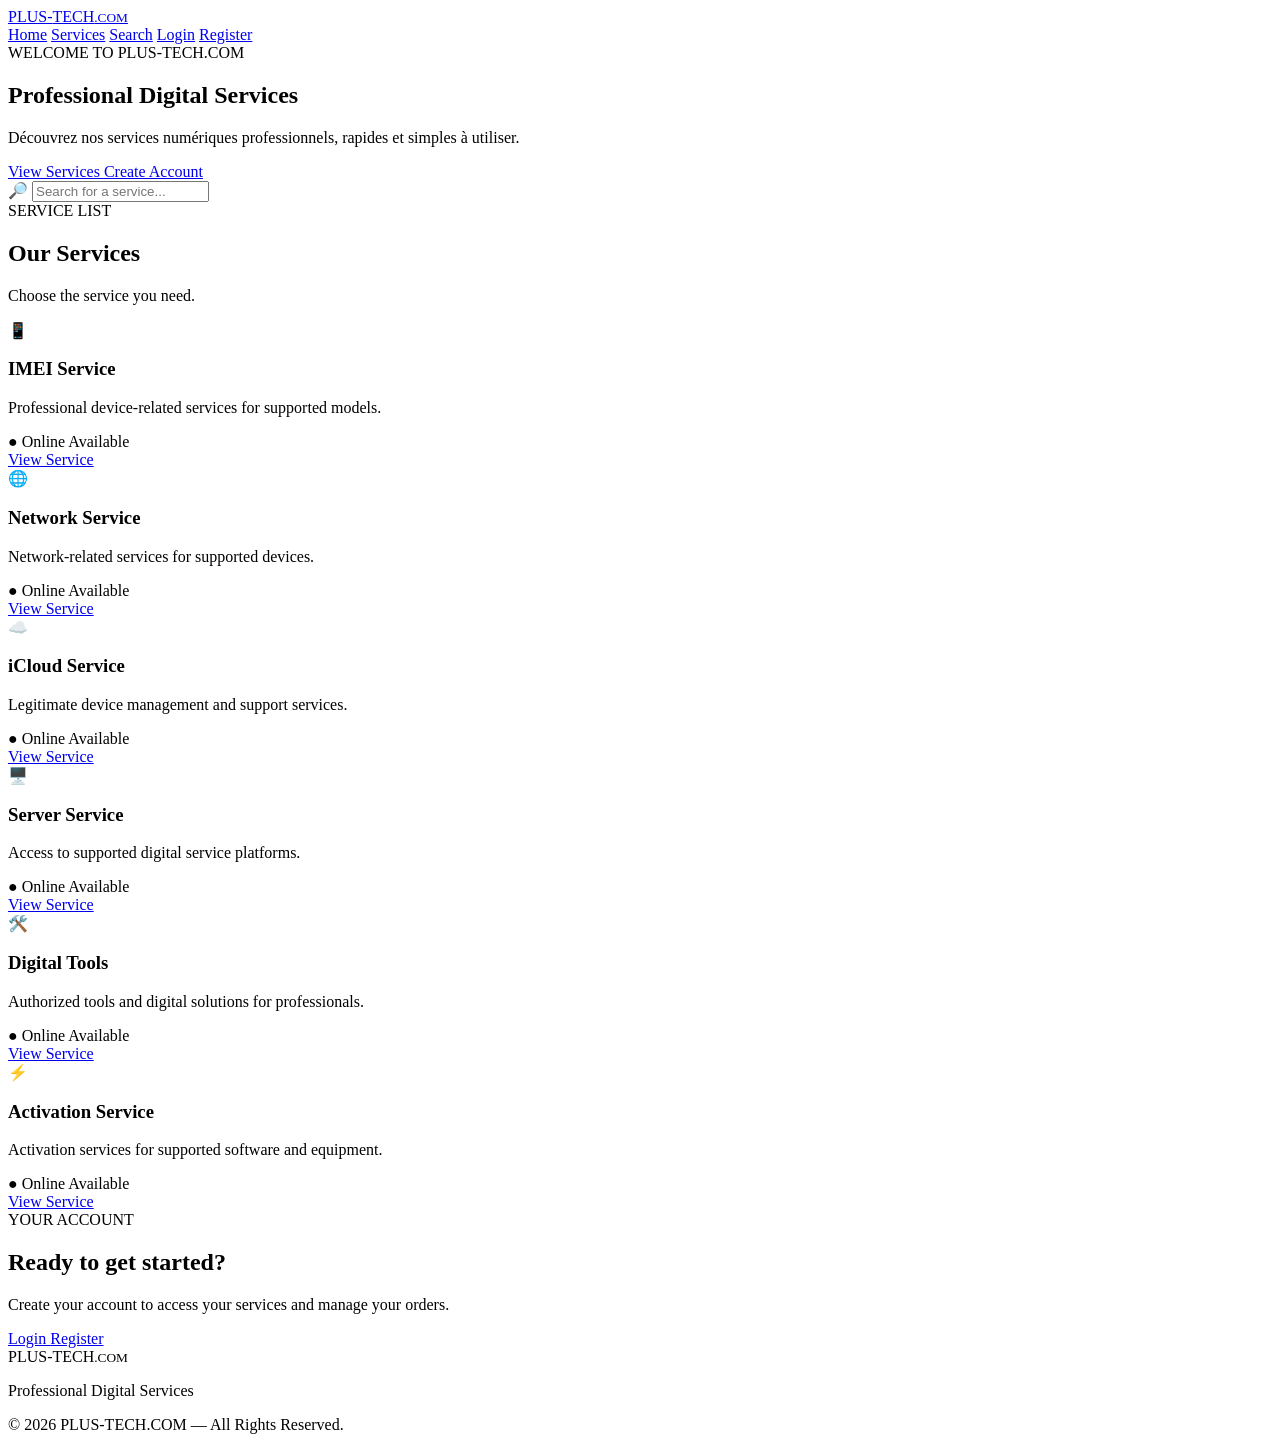
==== index.html @ bad44ba6 "Create index.html" ====
<!DOCTYPE html>
<html lang="fr">
<head>
  <meta charset="UTF-8">
  <meta name="viewport" content="width=device-width, initial-scale=1.0">

  <title>PLUS-TECH.COM | Professional Digital Services</title>
  <meta name="description" content="PLUS-TECH.COM - Professional digital services and solutions.">

  <link rel="stylesheet" href="style.css">
</head>

<body>

  <!-- HEADER -->
  <header class="header">
    <div class="container nav-container">

      <a href="#" class="logo">
        PLUS-<span>TECH</span><small>.COM</small>
      </a>

      <nav class="nav">
        <a href="#home">Home</a>
        <a href="#services">Services</a>
        <a href="#search">Search</a>
        <a href="#login" class="login-btn">Login</a>
        <a href="#register" class="register-btn">Register</a>
      </nav>

    </div>
  </header>


  <!-- HERO -->
  <main>

    <section class="hero" id="home">
      <div class="container hero-content">

        <div class="hero-text">
          <span class="badge">WELCOME TO PLUS-TECH.COM</span>

          <h1>
            Professional
            <span>Digital Services</span>
          </h1>

          <p>
            Découvrez nos services numériques professionnels,
            rapides et simples à utiliser.
          </p>

          <div class="hero-buttons">
            <a href="#services" class="primary-btn">
              View Services
            </a>

            <a href="#register" class="secondary-btn">
              Create Account
            </a>
          </div>
        </div>

      </div>
    </section>


    <!-- SEARCH -->
    <section class="search-section" id="search">
      <div class="container">

        <div class="search-box">
          <span>🔎</span>
          <input
            type="text"
            id="serviceSearch"
            placeholder="Search for a service..."
          >
        </div>

      </div>
    </section>


    <!-- SERVICES -->
    <section class="services-section" id="services">

      <div class="container">

        <div class="section-title">
          <span>SERVICE LIST</span>
          <h2>Our Services</h2>
          <p>
            Choose the service you need.
          </p>
        </div>


        <div class="services-grid" id="servicesGrid">

          <!-- SERVICE 1 -->
          <article class="service-card">

            <div class="service-icon">📱</div>

            <h3>IMEI Service</h3>

            <p>
              Professional device-related services
              for supported models.
            </p>

            <div class="service-info">
              <span class="status">
                ● Online
              </span>
              <span>Available</span>
            </div>

            <a href="#" class="service-btn">
              View Service
            </a>

          </article>


          <!-- SERVICE 2 -->
          <article class="service-card">

            <div class="service-icon">🌐</div>

            <h3>Network Service</h3>

            <p>
              Network-related services for
              supported devices.
            </p>

            <div class="service-info">
              <span class="status">
                ● Online
              </span>
              <span>Available</span>
            </div>

            <a href="#" class="service-btn">
              View Service
            </a>

          </article>


          <!-- SERVICE 3 -->
          <article class="service-card">

            <div class="service-icon">☁️</div>

            <h3>iCloud Service</h3>

            <p>
              Legitimate device management
              and support services.
            </p>

            <div class="service-info">
              <span class="status">
                ● Online
              </span>
              <span>Available</span>
            </div>

            <a href="#" class="service-btn">
              View Service
            </a>

          </article>


          <!-- SERVICE 4 -->
          <article class="service-card">

            <div class="service-icon">🖥️</div>

            <h3>Server Service</h3>

            <p>
              Access to supported digital
              service platforms.
            </p>

            <div class="service-info">
              <span class="status">
                ● Online
              </span>
              <span>Available</span>
            </div>

            <a href="#" class="service-btn">
              View Service
            </a>

          </article>


          <!-- SERVICE 5 -->
          <article class="service-card">

            <div class="service-icon">🛠️</div>

            <h3>Digital Tools</h3>

            <p>
              Authorized tools and digital
              solutions for professionals.
            </p>

            <div class="service-info">
              <span class="status">
                ● Online
              </span>
              <span>Available</span>
            </div>

            <a href="#" class="service-btn">
              View Service
            </a>

          </article>


          <!-- SERVICE 6 -->
          <article class="service-card">

            <div class="service-icon">⚡</div>

            <h3>Activation Service</h3>

            <p>
              Activation services for supported
              software and equipment.
            </p>

            <div class="service-info">
              <span class="status">
                ● Online
              </span>
              <span>Available</span>
            </div>

            <a href="#" class="service-btn">
              View Service
            </a>

          </article>

        </div>

      </div>

    </section>


    <!-- ACCOUNT -->
    <section class="account-section">

      <div class="container account-content">

        <div>
          <span>YOUR ACCOUNT</span>
          <h2>Ready to get started?</h2>
          <p>
            Create your account to access your services
            and manage your orders.
          </p>
        </div>

        <div class="account-buttons">
          <a href="#login" class="secondary-btn">
            Login
          </a>

          <a href="#register" class="primary-btn">
            Register
          </a>
        </div>

      </div>

    </section>

  </main>


  <!-- FOOTER -->
  <footer class="footer">

    <div class="container">

      <div class="footer-logo">
        PLUS-<span>TECH</span><small>.COM</small>
      </div>

      <p>
        Professional Digital Services
      </p>

      <div class="footer-line"></div>

      <p class="copyright">
        © 2026 PLUS-TECH.COM — All Rights Reserved.
      </p>

    </div>

  </footer>


  <!-- SEARCH SCRIPT -->
  <script>

    const searchInput =
      document.getElementById("serviceSearch");

    const cards =
      document.querySelectorAll(".service-card");

    searchInput.addEventListener("input", function () {

      const search =
        this.value.toLowerCase().trim();

      cards.forEach(function(card) {

        const text =
          card.textContent.toLowerCase();

        if (text.includes(search)) {
          card.style.display = "";
        } else {
          card.style.display = "none";
        }

      });

    });

  </script>

</body>
</html>
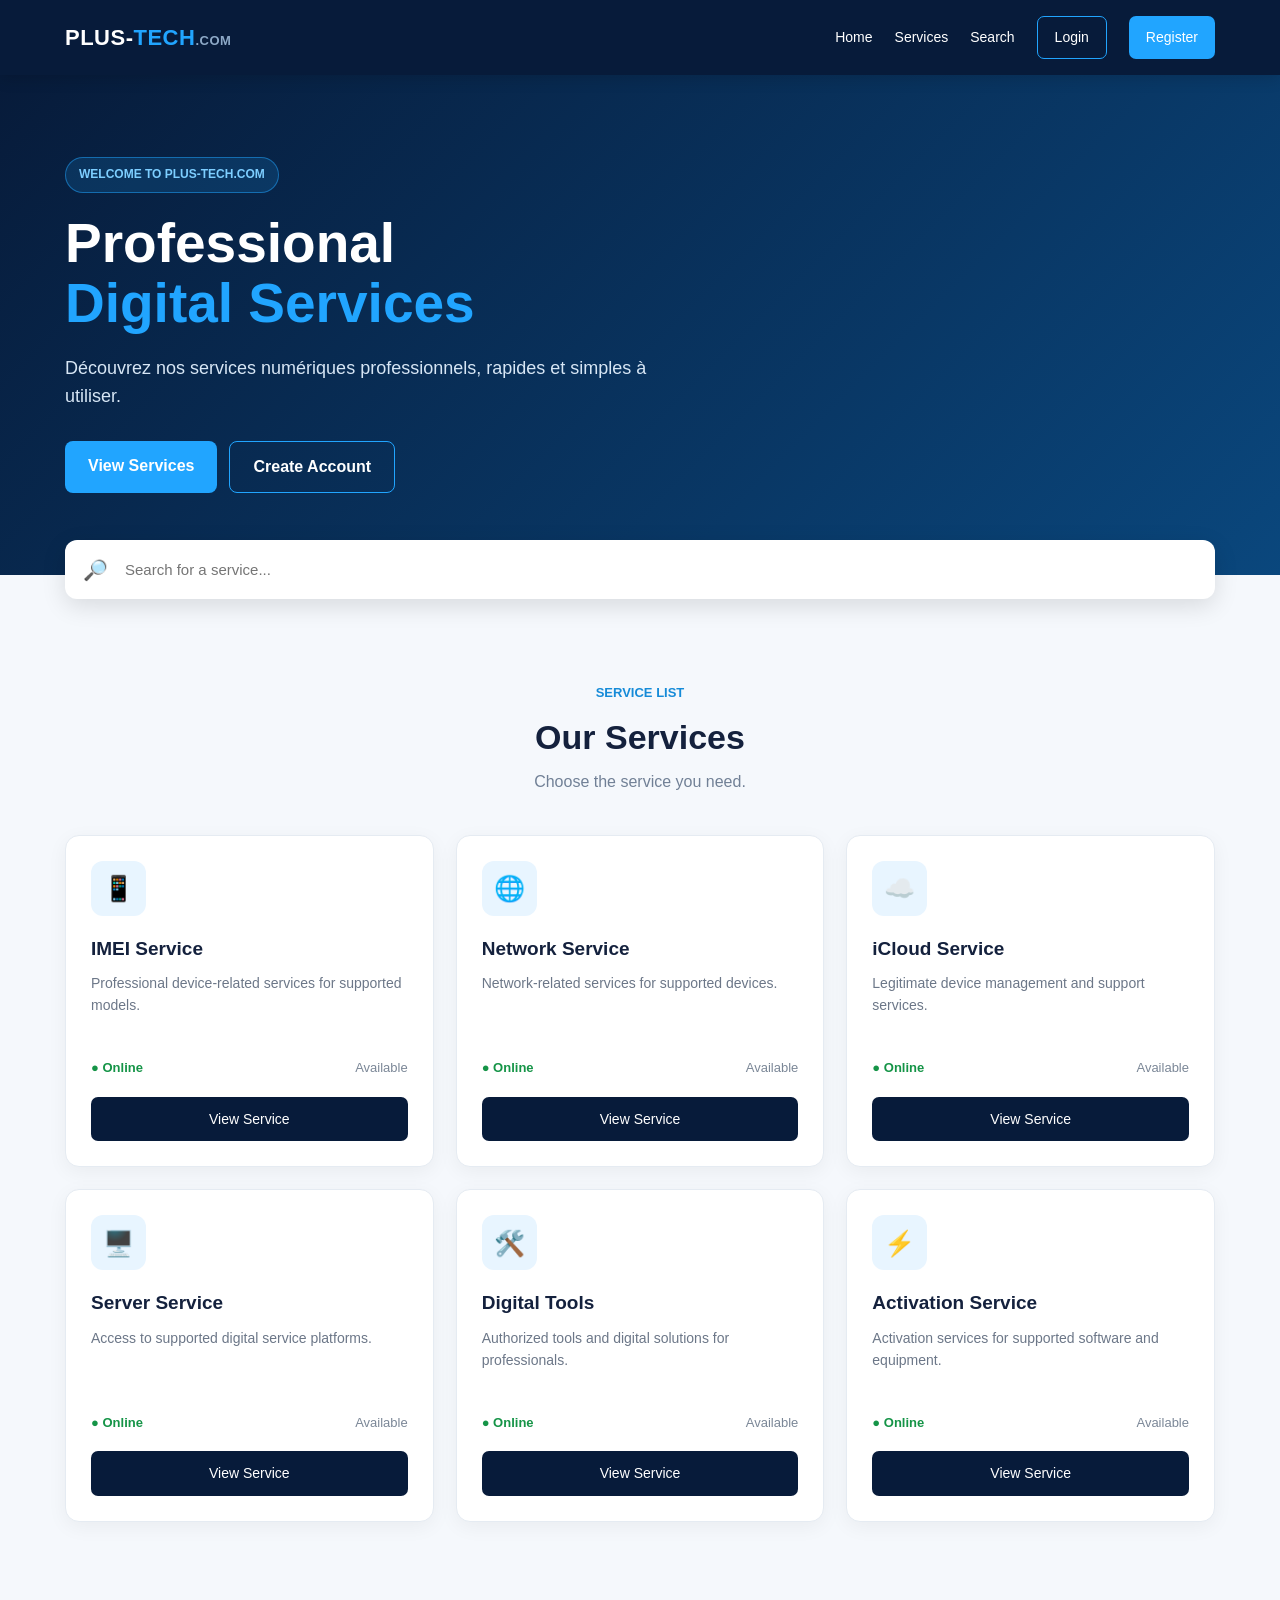
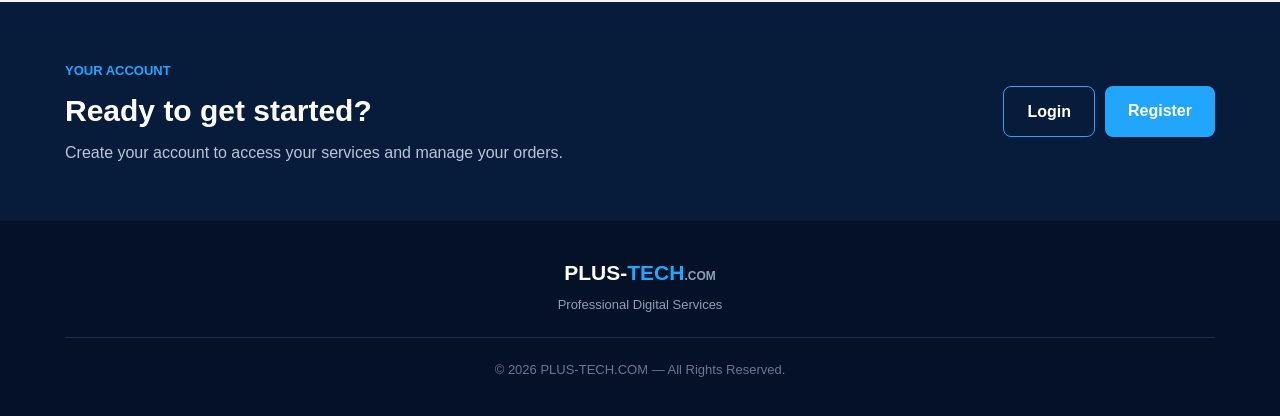
==== commit 940843f9: "Update index.html" ====
--- a/index.html
+++ b/index.html
@@ -118,9 +118,11 @@
               <span>Available</span>
             </div>
 
-            <a href="#" class="service-btn">
-              View Service
-            </a>
+            <a href="imei-service.html" class="service-btn">
+  View Service
+            </a>
+            
+        
 
           </article>
 
--- a/style.css
+++ b/style.css
@@ -0,0 +1,483 @@
+* {
+  margin: 0;
+  padding: 0;
+  box-sizing: border-box;
+}
+
+html {
+  scroll-behavior: smooth;
+}
+
+body {
+  font-family: Arial, Helvetica, sans-serif;
+  background: #f5f8fc;
+  color: #14213d;
+  line-height: 1.6;
+}
+
+a {
+  text-decoration: none;
+}
+
+.container {
+  width: 90%;
+  max-width: 1150px;
+  margin: auto;
+}
+
+
+/* =========================
+   HEADER
+========================= */
+
+.header {
+  background: #071b3a;
+  height: 75px;
+  display: flex;
+  align-items: center;
+  position: sticky;
+  top: 0;
+  z-index: 1000;
+  box-shadow: 0 3px 15px rgba(0, 0, 0, 0.15);
+}
+
+.nav-container {
+  display: flex;
+  align-items: center;
+  justify-content: space-between;
+}
+
+.logo {
+  color: white;
+  font-size: 22px;
+  font-weight: 800;
+  letter-spacing: 0.5px;
+}
+
+.logo span {
+  color: #21a5ff;
+}
+
+.logo small {
+  color: #8da9c7;
+  font-size: 13px;
+}
+
+.nav {
+  display: flex;
+  align-items: center;
+  gap: 22px;
+}
+
+.nav a {
+  color: white;
+  font-size: 14px;
+  transition: 0.3s;
+}
+
+.nav a:hover {
+  color: #21a5ff;
+}
+
+.login-btn {
+  border: 1px solid #21a5ff;
+  padding: 9px 17px;
+  border-radius: 7px;
+}
+
+.register-btn {
+  background: #21a5ff;
+  padding: 10px 17px;
+  border-radius: 7px;
+}
+
+
+/* =========================
+   HERO
+========================= */
+
+.hero {
+  min-height: 500px;
+  display: flex;
+  align-items: center;
+  background:
+    linear-gradient(
+      135deg,
+      #071b3a,
+      #0a477d
+    );
+  color: white;
+}
+
+.hero-content {
+  padding: 80px 0;
+}
+
+.hero-text {
+  max-width: 700px;
+}
+
+.badge {
+  display: inline-block;
+  background: rgba(33, 165, 255, 0.15);
+  border: 1px solid rgba(33, 165, 255, 0.5);
+  color: #7dceff;
+  padding: 7px 13px;
+  border-radius: 30px;
+  font-size: 12px;
+  font-weight: bold;
+  margin-bottom: 20px;
+}
+
+.hero h1 {
+  font-size: 55px;
+  line-height: 1.1;
+  margin-bottom: 20px;
+}
+
+.hero h1 span {
+  display: block;
+  color: #21a5ff;
+}
+
+.hero p {
+  color: #d7e6f5;
+  font-size: 18px;
+  max-width: 600px;
+  margin-bottom: 30px;
+}
+
+.hero-buttons {
+  display: flex;
+  gap: 12px;
+  flex-wrap: wrap;
+}
+
+.primary-btn,
+.secondary-btn {
+  display: inline-block;
+  padding: 12px 23px;
+  border-radius: 8px;
+  font-weight: bold;
+  transition: 0.3s;
+}
+
+.primary-btn {
+  background: #21a5ff;
+  color: white;
+}
+
+.primary-btn:hover {
+  transform: translateY(-2px);
+}
+
+.secondary-btn {
+  border: 1px solid #21a5ff;
+  color: white;
+}
+
+.secondary-btn:hover {
+  background: #21a5ff;
+}
+
+
+/* =========================
+   SEARCH
+========================= */
+
+.search-section {
+  margin-top: -35px;
+  position: relative;
+  z-index: 10;
+}
+
+.search-box {
+  background: white;
+  border-radius: 12px;
+  padding: 7px 18px;
+  display: flex;
+  align-items: center;
+  gap: 12px;
+  box-shadow: 0 7px 25px rgba(0, 0, 0, 0.12);
+}
+
+.search-box span {
+  font-size: 20px;
+}
+
+.search-box input {
+  width: 100%;
+  border: none;
+  outline: none;
+  padding: 14px 5px;
+  font-size: 15px;
+}
+
+
+/* =========================
+   SERVICES
+========================= */
+
+.services-section {
+  padding: 80px 0;
+}
+
+.section-title {
+  text-align: center;
+  margin-bottom: 40px;
+}
+
+.section-title > span {
+  color: #168bd8;
+  font-size: 13px;
+  font-weight: bold;
+}
+
+.section-title h2 {
+  font-size: 34px;
+  margin: 5px 0;
+}
+
+.section-title p {
+  color: #718096;
+}
+
+.services-grid {
+  display: grid;
+  grid-template-columns:
+    repeat(3, 1fr);
+  gap: 22px;
+}
+
+.service-card {
+  background: white;
+  border-radius: 14px;
+  padding: 25px;
+  border: 1px solid #e5ebf2;
+  box-shadow:
+    0 5px 20px rgba(0, 0, 0, 0.05);
+  transition: 0.3s;
+}
+
+.service-card:hover {
+  transform: translateY(-5px);
+  box-shadow:
+    0 12px 30px rgba(0, 0, 0, 0.1);
+}
+
+.service-icon {
+  width: 55px;
+  height: 55px;
+  display: flex;
+  align-items: center;
+  justify-content: center;
+  background: #e8f5ff;
+  border-radius: 12px;
+  font-size: 25px;
+  margin-bottom: 18px;
+}
+
+.service-card h3 {
+  font-size: 19px;
+  margin-bottom: 8px;
+}
+
+.service-card p {
+  color: #6c7788;
+  font-size: 14px;
+  min-height: 68px;
+}
+
+.service-info {
+  display: flex;
+  justify-content: space-between;
+  margin: 18px 0;
+  font-size: 13px;
+  color: #7b8797;
+}
+
+.status {
+  color: #159447;
+  font-weight: bold;
+}
+
+.service-btn {
+  display: block;
+  background: #071b3a;
+  color: white;
+  text-align: center;
+  padding: 11px;
+  border-radius: 7px;
+  font-size: 14px;
+  transition: 0.3s;
+}
+
+.service-btn:hover {
+  background: #168bd8;
+}
+
+
+/* =========================
+   ACCOUNT
+========================= */
+
+.account-section {
+  background: #071b3a;
+  color: white;
+  padding: 55px 0;
+}
+
+.account-content {
+  display: flex;
+  align-items: center;
+  justify-content: space-between;
+  gap: 30px;
+}
+
+.account-content > div:first-child > span {
+  color: #21a5ff;
+  font-size: 13px;
+  font-weight: bold;
+}
+
+.account-content h2 {
+  font-size: 30px;
+  margin: 5px 0;
+}
+
+.account-content p {
+  color: #b7c7da;
+}
+
+.account-buttons {
+  display: flex;
+  gap: 10px;
+  flex-shrink: 0;
+}
+
+
+/* =========================
+   FOOTER
+========================= */
+
+.footer {
+  background: #041126;
+  color: #8ea0b8;
+  text-align: center;
+  padding: 35px 0;
+}
+
+.footer-logo {
+  color: white;
+  font-size: 21px;
+  font-weight: bold;
+}
+
+.footer-logo span {
+  color: #21a5ff;
+}
+
+.footer-logo small {
+  font-size: 12px;
+  color: #8ea0b8;
+}
+
+.footer p {
+  font-size: 13px;
+  margin-top: 5px;
+}
+
+.footer-line {
+  height: 1px;
+  background: #1c304d;
+  margin: 22px 0;
+}
+
+.copyright {
+  color: #657994;
+}
+
+
+/* =========================
+   MOBILE
+========================= */
+
+@media (max-width: 850px) {
+
+  .nav {
+    gap: 8px;
+  }
+
+  .nav a {
+    font-size: 12px;
+  }
+
+  .nav a:not(.login-btn):not(.register-btn) {
+    display: none;
+  }
+
+  .hero h1 {
+    font-size: 42px;
+  }
+
+  .services-grid {
+    grid-template-columns:
+      repeat(2, 1fr);
+  }
+
+  .account-content {
+    flex-direction: column;
+    text-align: center;
+  }
+}
+
+
+@media (max-width: 550px) {
+
+  .header {
+    height: 65px;
+  }
+
+  .logo {
+    font-size: 18px;
+  }
+
+  .login-btn,
+  .register-btn {
+    padding: 7px 9px;
+  }
+
+  .hero {
+    min-height: 450px;
+  }
+
+  .hero h1 {
+    font-size: 34px;
+  }
+
+  .hero p {
+    font-size: 15px;
+  }
+
+  .services-grid {
+    grid-template-columns: 1fr;
+  }
+
+  .section-title h2 {
+    font-size: 28px;
+  }
+
+  .account-content h2 {
+    font-size: 25px;
+  }
+
+  .account-buttons {
+    flex-direction: column;
+    width: 100%;
+  }
+
+  .account-buttons a {
+    width: 100%;
+    text-align: center;
+  }
+}
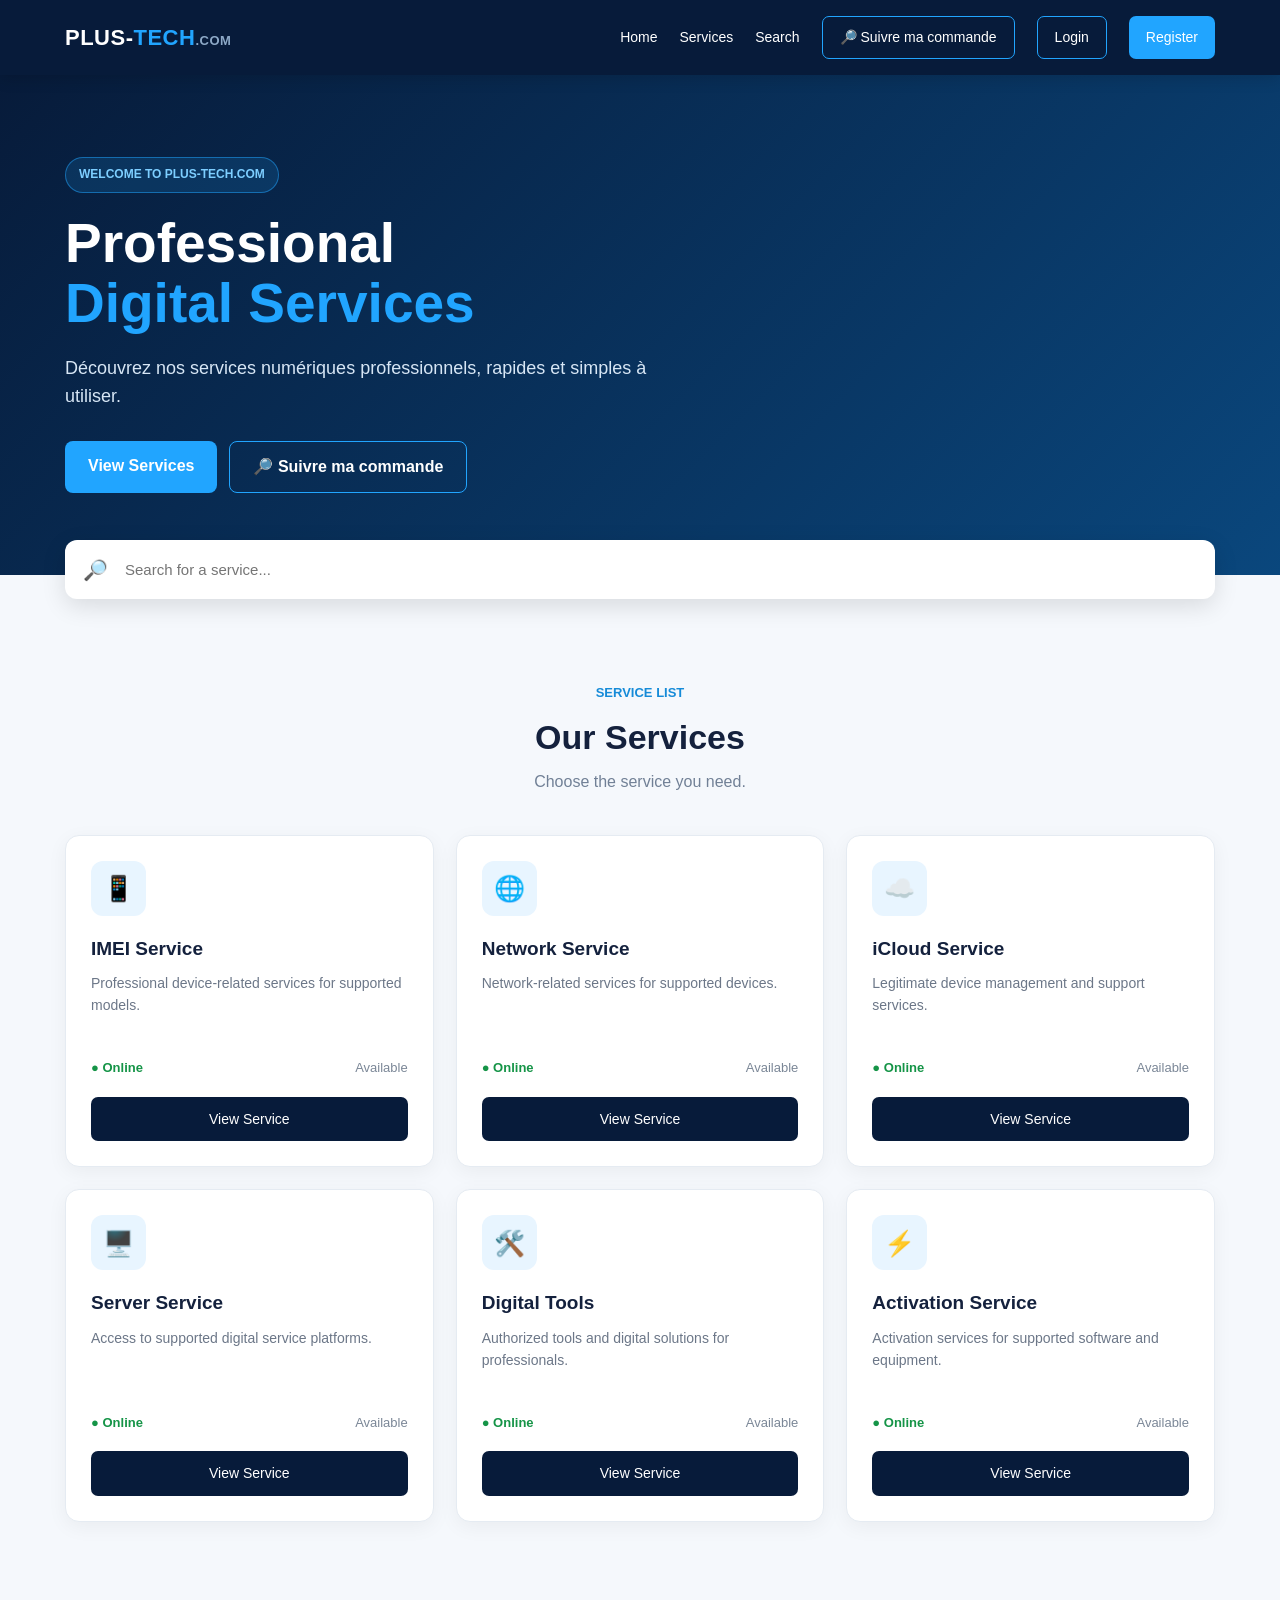
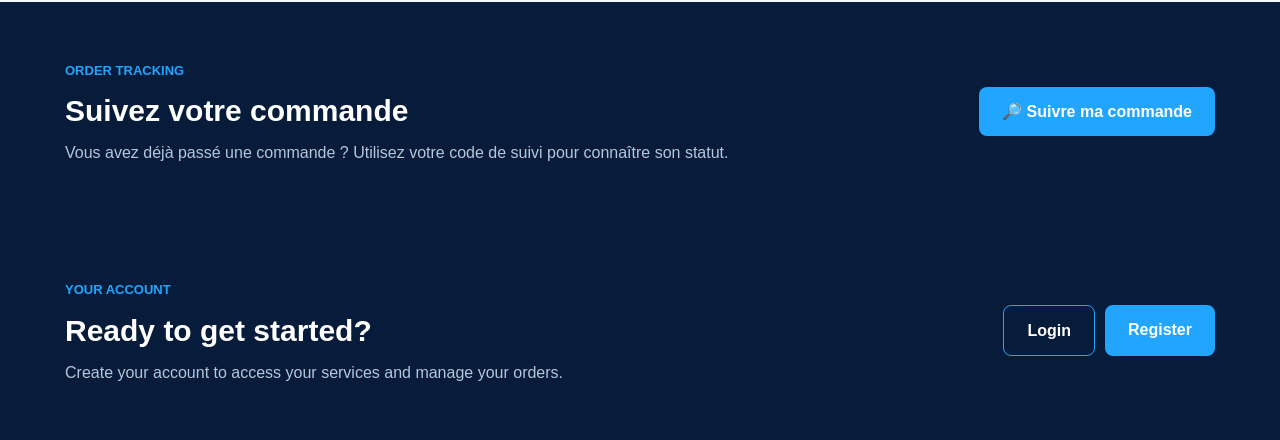
==== commit 1ef1a9b5: "Update index.html" ====
--- a/index.html
+++ b/index.html
@@ -24,6 +24,12 @@
         <a href="#home">Home</a>
         <a href="#services">Services</a>
         <a href="#search">Search</a>
+
+        <!-- SUIVI -->
+        <a href="suivi.html" class="login-btn">
+          🔎 Suivre ma commande
+        </a>
+
         <a href="#login" class="login-btn">Login</a>
         <a href="#register" class="register-btn">Register</a>
       </nav>
@@ -39,7 +45,10 @@
       <div class="container hero-content">
 
         <div class="hero-text">
-          <span class="badge">WELCOME TO PLUS-TECH.COM</span>
+
+          <span class="badge">
+            WELCOME TO PLUS-TECH.COM
+          </span>
 
           <h1>
             Professional
@@ -52,14 +61,17 @@
           </p>
 
           <div class="hero-buttons">
+
             <a href="#services" class="primary-btn">
               View Services
             </a>
 
-            <a href="#register" class="secondary-btn">
-              Create Account
-            </a>
+            <a href="suivi.html" class="secondary-btn">
+              🔎 Suivre ma commande
+            </a>
+
           </div>
+
         </div>
 
       </div>
@@ -68,43 +80,63 @@
 
     <!-- SEARCH -->
     <section class="search-section" id="search">
+
       <div class="container">
 
         <div class="search-box">
+
           <span>🔎</span>
+
           <input
             type="text"
             id="serviceSearch"
             placeholder="Search for a service..."
           >
+
         </div>
 
       </div>
+
     </section>
 
 
     <!-- SERVICES -->
-    <section class="services-section" id="services">
+    <section
+      class="services-section"
+      id="services"
+    >
 
       <div class="container">
 
         <div class="section-title">
+
           <span>SERVICE LIST</span>
+
           <h2>Our Services</h2>
+
           <p>
             Choose the service you need.
           </p>
-        </div>
-
-
-        <div class="services-grid" id="servicesGrid">
+
+        </div>
+
+
+        <div
+          class="services-grid"
+          id="servicesGrid"
+        >
+
 
           <!-- SERVICE 1 -->
           <article class="service-card">
 
-            <div class="service-icon">📱</div>
-
-            <h3>IMEI Service</h3>
+            <div class="service-icon">
+              📱
+            </div>
+
+            <h3>
+              IMEI Service
+            </h3>
 
             <p>
               Professional device-related services
@@ -112,17 +144,23 @@
             </p>
 
             <div class="service-info">
-              <span class="status">
-                ● Online
-              </span>
-              <span>Available</span>
-            </div>
-
-            <a href="imei-service.html" class="service-btn">
-  View Service
-            </a>
-            
-        
+
+              <span class="status">
+                ● Online
+              </span>
+
+              <span>
+                Available
+              </span>
+
+            </div>
+
+            <a
+              href="imei-service.html"
+              class="service-btn"
+            >
+              View Service
+            </a>
 
           </article>
 
@@ -130,9 +168,13 @@
           <!-- SERVICE 2 -->
           <article class="service-card">
 
-            <div class="service-icon">🌐</div>
-
-            <h3>Network Service</h3>
+            <div class="service-icon">
+              🌐
+            </div>
+
+            <h3>
+              Network Service
+            </h3>
 
             <p>
               Network-related services for
@@ -140,13 +182,21 @@
             </p>
 
             <div class="service-info">
-              <span class="status">
-                ● Online
-              </span>
-              <span>Available</span>
-            </div>
-
-            <a href="#" class="service-btn">
+
+              <span class="status">
+                ● Online
+              </span>
+
+              <span>
+                Available
+              </span>
+
+            </div>
+
+            <a
+              href="#"
+              class="service-btn"
+            >
               View Service
             </a>
 
@@ -156,9 +206,13 @@
           <!-- SERVICE 3 -->
           <article class="service-card">
 
-            <div class="service-icon">☁️</div>
-
-            <h3>iCloud Service</h3>
+            <div class="service-icon">
+              ☁️
+            </div>
+
+            <h3>
+              iCloud Service
+            </h3>
 
             <p>
               Legitimate device management
@@ -166,13 +220,21 @@
             </p>
 
             <div class="service-info">
-              <span class="status">
-                ● Online
-              </span>
-              <span>Available</span>
-            </div>
-
-            <a href="#" class="service-btn">
+
+              <span class="status">
+                ● Online
+              </span>
+
+              <span>
+                Available
+              </span>
+
+            </div>
+
+            <a
+              href="#"
+              class="service-btn"
+            >
               View Service
             </a>
 
@@ -182,9 +244,13 @@
           <!-- SERVICE 4 -->
           <article class="service-card">
 
-            <div class="service-icon">🖥️</div>
-
-            <h3>Server Service</h3>
+            <div class="service-icon">
+              🖥️
+            </div>
+
+            <h3>
+              Server Service
+            </h3>
 
             <p>
               Access to supported digital
@@ -192,13 +258,21 @@
             </p>
 
             <div class="service-info">
-              <span class="status">
-                ● Online
-              </span>
-              <span>Available</span>
-            </div>
-
-            <a href="#" class="service-btn">
+
+              <span class="status">
+                ● Online
+              </span>
+
+              <span>
+                Available
+              </span>
+
+            </div>
+
+            <a
+              href="#"
+              class="service-btn"
+            >
               View Service
             </a>
 
@@ -208,9 +282,13 @@
           <!-- SERVICE 5 -->
           <article class="service-card">
 
-            <div class="service-icon">🛠️</div>
-
-            <h3>Digital Tools</h3>
+            <div class="service-icon">
+              🛠️
+            </div>
+
+            <h3>
+              Digital Tools
+            </h3>
 
             <p>
               Authorized tools and digital
@@ -218,13 +296,21 @@
             </p>
 
             <div class="service-info">
-              <span class="status">
-                ● Online
-              </span>
-              <span>Available</span>
-            </div>
-
-            <a href="#" class="service-btn">
+
+              <span class="status">
+                ● Online
+              </span>
+
+              <span>
+                Available
+              </span>
+
+            </div>
+
+            <a
+              href="#"
+              class="service-btn"
+            >
               View Service
             </a>
 
@@ -234,9 +320,13 @@
           <!-- SERVICE 6 -->
           <article class="service-card">
 
-            <div class="service-icon">⚡</div>
-
-            <h3>Activation Service</h3>
+            <div class="service-icon">
+              ⚡
+            </div>
+
+            <h3>
+              Activation Service
+            </h3>
 
             <p>
               Activation services for supported
@@ -244,17 +334,66 @@
             </p>
 
             <div class="service-info">
-              <span class="status">
-                ● Online
-              </span>
-              <span>Available</span>
-            </div>
-
-            <a href="#" class="service-btn">
-              View Service
-            </a>
-
-          </article>
+
+              <span class="status">
+                ● Online
+              </span>
+
+              <span>
+                Available
+              </span>
+
+            </div>
+
+            <a
+              href="#"
+              class="service-btn"
+            >
+              View Service
+            </a>
+
+          </article>
+
+
+        </div>
+
+      </div>
+
+    </section>
+
+
+    <!-- ORDER TRACKING -->
+    <section class="account-section">
+
+      <div class="container account-content">
+
+        <div>
+
+          <span>
+            ORDER TRACKING
+          </span>
+
+          <h2>
+            Suivez votre commande
+          </h2>
+
+          <p>
+            Vous avez déjà passé une commande ?
+            Utilisez votre code de suivi pour
+            connaître son statut.
+          </p>
+
+        </div>
+
+
+        <div class="account-buttons">
+
+          <a
+            href="suivi.html"
+            class="primary-btn"
+          >
+            🔎 Suivre ma commande
+          </a>
 
         </div>
 
@@ -269,85 +408,37 @@
       <div class="container account-content">
 
         <div>
-          <span>YOUR ACCOUNT</span>
-          <h2>Ready to get started?</h2>
+
+          <span>
+            YOUR ACCOUNT
+          </span>
+
+          <h2>
+            Ready to get started?
+          </h2>
+
           <p>
             Create your account to access your services
             and manage your orders.
           </p>
-        </div>
+
+        </div>
+
 
         <div class="account-buttons">
-          <a href="#login" class="secondary-btn">
+
+          <a
+            href="#login"
+            class="secondary-btn"
+          >
             Login
           </a>
 
-          <a href="#register" class="primary-btn">
+          <a
+            href="#register"
+            class="primary-btn"
+          >
             Register
           </a>
-        </div>
-
-      </div>
-
-    </section>
-
-  </main>
-
-
-  <!-- FOOTER -->
-  <footer class="footer">
-
-    <div class="container">
-
-      <div class="footer-logo">
-        PLUS-<span>TECH</span><small>.COM</small>
-      </div>
-
-      <p>
-        Professional Digital Services
-      </p>
-
-      <div class="footer-line"></div>
-
-      <p class="copyright">
-        © 2026 PLUS-TECH.COM — All Rights Reserved.
-      </p>
-
-    </div>
-
-  </footer>
-
-
-  <!-- SEARCH SCRIPT -->
-  <script>
-
-    const searchInput =
-      document.getElementById("serviceSearch");
-
-    const cards =
-      document.querySelectorAll(".service-card");
-
-    searchInput.addEventListener("input", function () {
-
-      const search =
-        this.value.toLowerCase().trim();
-
-      cards.forEach(function(card) {
-
-        const text =
-          card.textContent.toLowerCase();
-
-        if (text.includes(search)) {
-          card.style.display = "";
-        } else {
-          card.style.display = "none";
-        }
-
-      });
-
-    });
-
-  </script>
-
-</body>
-</html>
+
+        </div>
